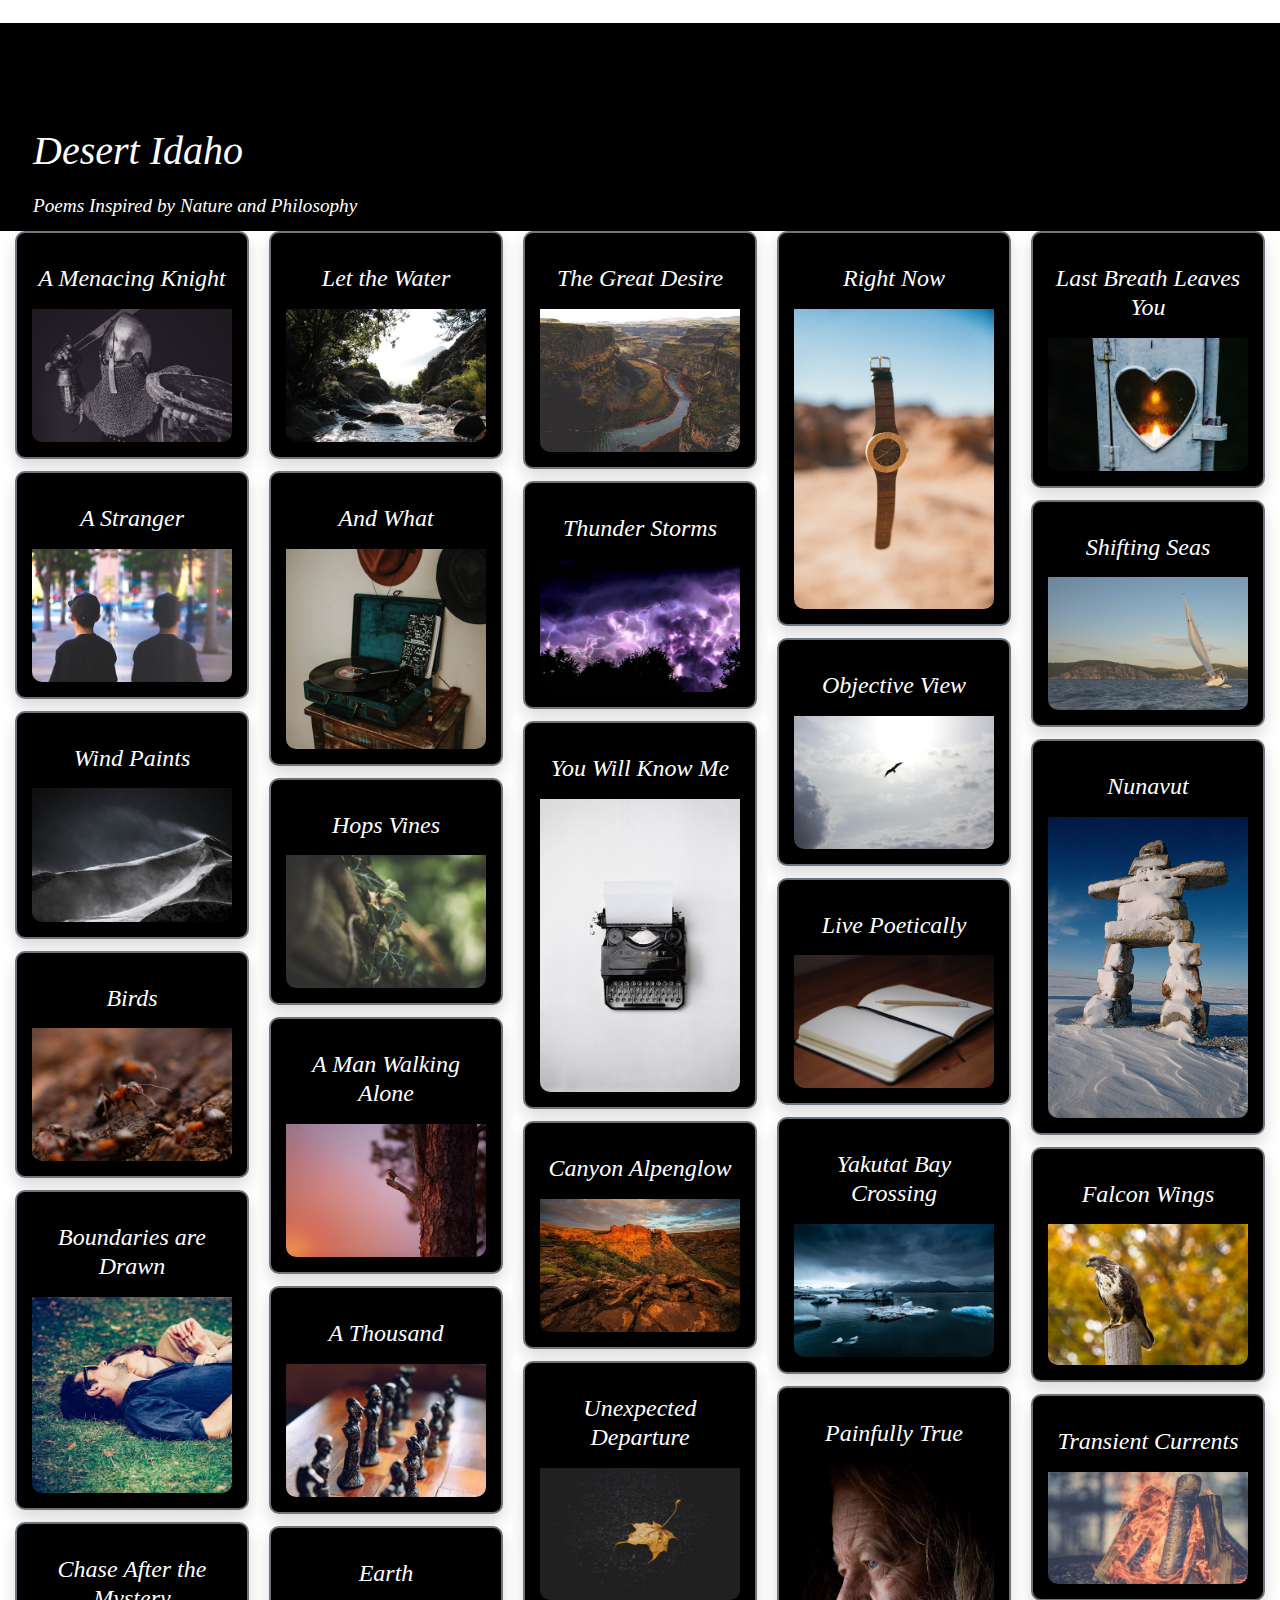
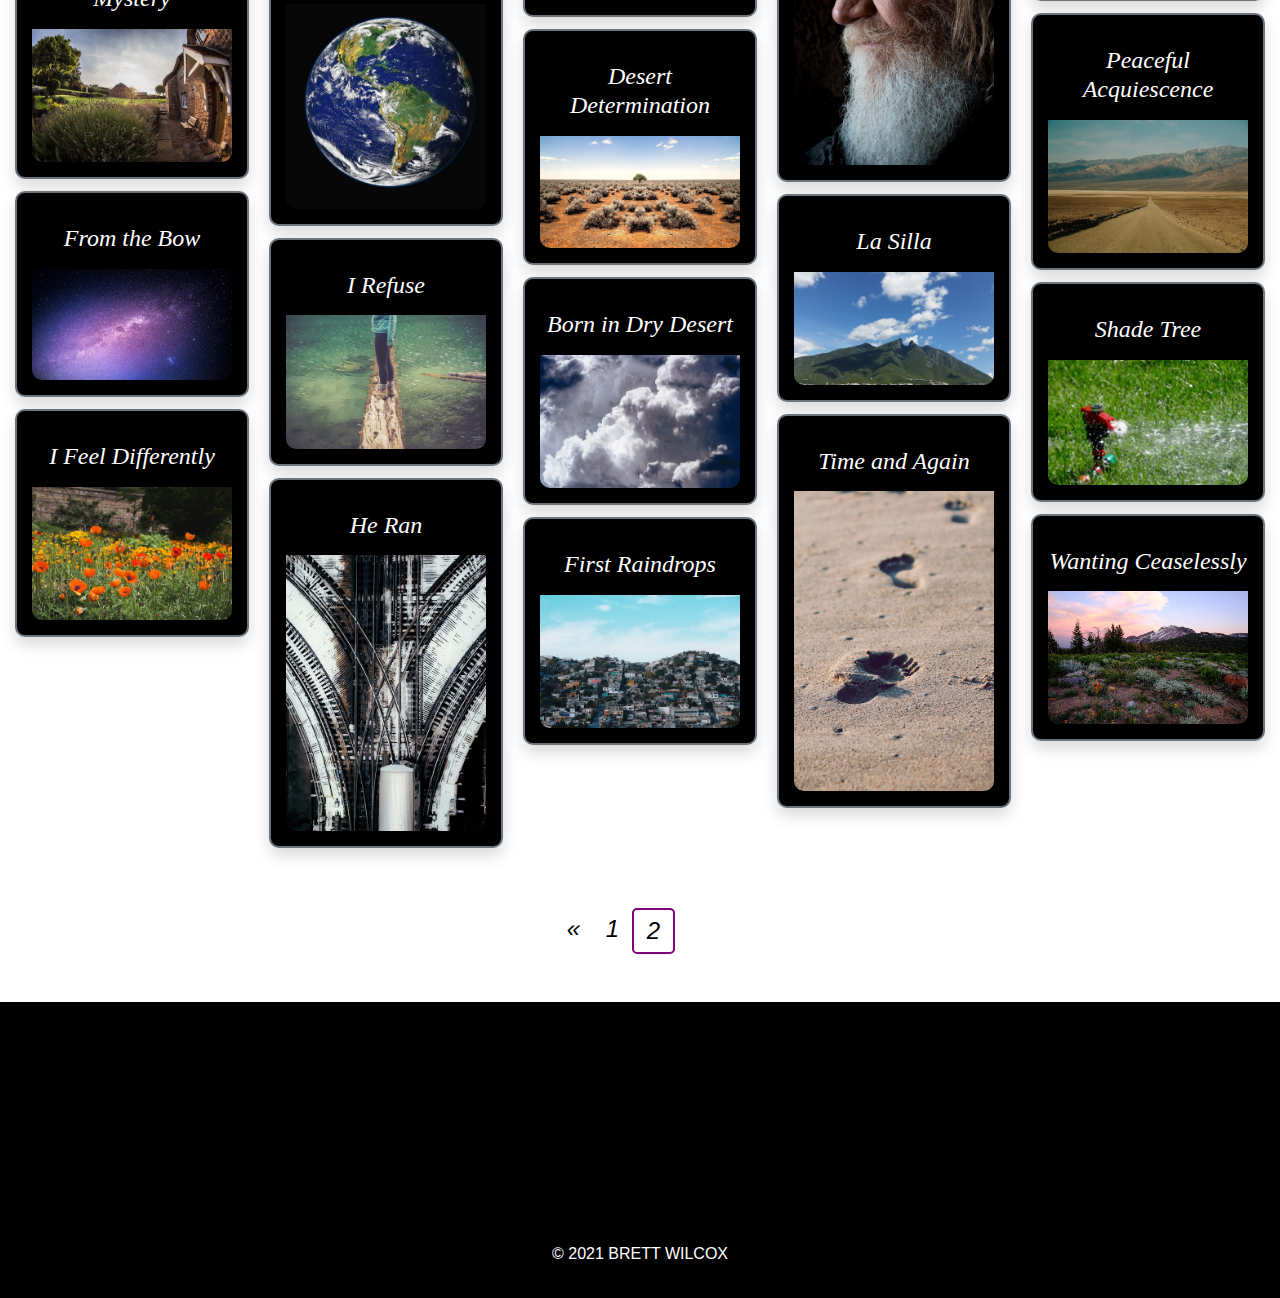
==== page2.html @ 0454b4c9 "lots" ====
<!DOCTYPE html>
<html lang="en">

<head>
  <!-- Global site tag (gtag.js) - Google Analytics -->
  <script async src="https://www.googletagmanager.com/gtag/js?id=UA-128717086-1"></script>
  <script>
    window.dataLayer = window.dataLayer || [];
    function gtag() {
      dataLayer.push(arguments);
    }
    gtag('js', new Date());
    gtag('config', 'UA-128717086-1');
  </script>
  <!--Google Adsense-->
  <script data-ad-client="ca-pub-0824501471021286" async
    src="https://pagead2.googlesyndication.com/pagead/js/adsbygoogle.js"></script>
  <meta charset="UTF-8">
  <meta name="viewport" content="width=device-width, initial-scale=1.0">
  <meta http-equiv="X-UA-Compatible" content="ie=edge">
  <title>Desert Idaho</title>
  <link href="https://fonts.googleapis.com/css?family=Cardo:400i" rel="stylesheet">
  <link rel="apple-touch-icon" sizes="180x180" href="/apple-touch-icon.png">
  <link rel="icon" type="image/png" sizes="32x32" href="/favicon-32x32.png">
  <link rel="icon" type="image/png" sizes="16x16" href="/favicon-16x16.png">
  <link rel="manifest" href="/site.webmanifest">
  <link rel="stylesheet" href="https://stackpath.bootstrapcdn.com/bootstrap/4.3.1/css/bootstrap.min.css"
    integrity="sha384-ggOyR0iXCbMQv3Xipma34MD+dH/1fQ784/j6cY/iJTQUOhcWr7x9JvoRxT2MZw1T" crossorigin="anonymous">
  <link rel="stylesheet" href="https://use.fontawesome.com/releases/v5.2.0/css/all.css"
    integrity="sha384-hWVjflwFxL6sNzntih27bfxkr27PmbbK/iSvJ+a4+0owXq79v+lsFkW54bOGbiDQ" crossorigin="anonymous">
  <link rel="stylesheet" href="assets/css/style.css">
</head>
<a name="top"></a>

<body class="container-fluid">

  <header class="mt-5">
    <div class="row pt-5" id="top-title-subtitle">
      <h1 class="col-md-10 title pl-5 mt-5 pt-2 pb-0 text-white">Desert Idaho
        <span class="sub-title">
          <br>
          Poems Inspired by Nature and Philosophy
        </span>
      </h1>
      <!--down arrow-->
      <div class="d-flex col-md-2 top-arrow mt-5">
        <a href="#down" id="down-arrow" class="fa"></a>
        <i class="fas fa-arrow-square-down"></i>
      </div>
    </div>
  </header>

  <!--Start of cards-->
  <div class="card-columns pt-2 pb-5" id="poems-cards">
    <!--insert poem cards here-->
  </div>


  <!--Pagination-->
  <div class="col-sm-12 d-flex justify-content-center mt-5 pb-4 padding2">
    <div class="pagination">
      <a href="https://desertidaho.github.io/newdesertidaho/index.html">&laquo;</a>
      <a href="https://desertidaho.github.io/newdesertidaho/index.html">1</a>
      <a href="" class="active">2</a>
    </div>
  </div>

  <footer>
    <div class="row mt-4">
      <div class="col-sm-12 d-flex align-items-center justify-content-center pt-5">
        <a href="https://www.facebook.com/wilcox.brett" target="_blank"><i
            class="fab fa-facebook fa-3x footer-icons mr-4"></i></a>
        <a href="https://twitter.com/DesertIdaho" target="_blank"><i
            class="fab fa-twitter fa-3x footer-icons mx-4"></i></a>
        <a href="mailto:info@desertidaho.com" target="_blank"><i
            class="far fa-envelope fa-3x footer-icons ml-4"></i></a>
      </div>
      <!--Up arrow-->
      <div class="col-sm-12 d-flex justify-content-end mb-4">
        <a href="#top" id="arrow" class="fa mr-4 mt-5"></a>
      </div>
      <div class="col d-flex justify-content-center pt-5 pb-3">
        <p class="text-white copyright">&copy 2021 BRETT WILCOX</p>
      </div>
    </div>
  </footer>
  <a name="down"></a>

  <script src="https://code.jquery.com/jquery-3.3.1.slim.min.js"
    integrity="sha384-q8i/X+965DzO0rT7abK41JStQIAqVgRVzpbzo5smXKp4YfRvH+8abtTE1Pi6jizo"
    crossorigin="anonymous"></script>
  <script src="https://cdnjs.cloudflare.com/ajax/libs/popper.js/1.14.7/umd/popper.min.js"
    integrity="sha384-UO2eT0CpHqdSJQ6hJty5KVphtPhzWj9WO1clHTMGa3JDZwrnQq4sF86dIHNDz0W1"
    crossorigin="anonymous"></script>
  <script src="https://stackpath.bootstrapcdn.com/bootstrap/4.3.1/js/bootstrap.min.js"
    integrity="sha384-JjSmVgyd0p3pXB1rRibZUAYoIIy6OrQ6VrjIEaFf/nJGzIxFDsf4x0xIM+B07jRM"
    crossorigin="anonymous"></script>

  <script type="module" src="app/main.js"></script>

  <!--Down arrow scroll bottom of page-->
  <script>
    function downArrow() {
      let chain = document.getElementById('down-arrow');
      chain.innerHTML = "&#xf107;";

      setTimeout(function () {
        chain.innerHTML = "&#xf103;";
      }, 1000);
    }

    downArrow();

    // Animate Every 2 Seconds
    setInterval(downArrow, 2000);
  </script>

  <!--Up arrow scroll bottom of page-->
  <script>
    function upArrow() {
      let chain = document.getElementById('arrow');
      chain.innerHTML = "&#xf102;";

      setTimeout(function () {
        chain.innerHTML = "&#xf106;";
      }, 1000);
    }

    upArrow();

    // Animate Every 2 Seconds
    setInterval(upArrow, 2000);
  </script>

</body>

</html>
---- assets/css/style.css ----
body {
  font-family: "Palatino Linotype", "Book Antiqua", Palatino, serif;
  font-style: oblique;
  color: #2d2d2e !important;
  overflow-x: hidden !important;
  min-width: 100vw !important;
  padding: 0px 0px !important;
  margin: -25px 0px !important;
  width: 95vw !important;
}

#top-title-subtitle {
  background-color: black;
}

.title {
  font-weight: 500;
  color: white;
}

.title a:hover {
  text-decoration: none;
  color: gray;
}

.sub-title {
  font-size: 1.2rem;
}

#down-arrow {
  font-size: 2rem;
  text-decoration: none;
  color: gray;
  margin-left: 11vw;
}

.down {
  margin-top: 30vh;
}

.parrallax-img {
  background-color: black;
  background-position: relative;
  background-position: 50% 68%;
  background-size: 35%;
  background-repeat: no-repeat;
  min-height: 100%;
  height: 90vh;
  background-image: url(../img/transparent-sun.png);
  /*
    fixed = parallax
    scroll = normal
  */
  background-attachment: fixed;
}

.about-box {
  border-radius: 10px;
  border: 1px solid rgb(110, 110, 110);
  background-color: black;
}

.about {
  font-family: Arial, Helvetica, sans-serif;
  font-style: oblique;
  font-size: large;
}

.info {
  margin-left: 10vw !important;
}

.book {
  margin-left: 7vw !important;
  padding-bottom: 0px !important;
}

.amazon-btn {
  color: black;
  padding: 0.65vh 1.1vw 0.65vh 1.1vw !important;
  font-size: 1.02rem;
}

.book-buttons {
  margin-top: 5.3vh;
  margin-left: 20px;
}

.main-amazon-btn,
.main-btc-btn {
  padding-left: 1vw !important;
  padding-right: 1vw !important;
}

.btn,
.copyright,
.new-poem {
  font-family: Arial, Helvetica, sans-serif;
  font-style: normal;
  font-weight: 400;
}

.card-columns {
  column-count: 5;
  margin: 0px 0px !important;
  padding: 0px 15px !important;
}

.card {
  cursor: pointer;
  border: 2px solid black;
  border-radius: 10px;
  color: white;
  background-color: black;
}

.card-body {
  padding: 15px;
}

.card-img-bottom {
  min-width: 100% !important;
  border-bottom-left-radius: 10px;
  border-bottom-right-radius: 10px ;
}

.modal-title,
.modal-body {
  color: black;
  }

h5 {
  font-weight: 600;
}

input {
  width: 76% !important;
  min-width: 76% !important;
  margin-top: 0.3rem;
}

#first-raindrops {
  font-size: 0.8rem !important;
}

.footer-icons {
  color: white;
}

#arrow {
  font-size: 2rem;
  text-decoration: none;
  color: gray;
}

.pagination,
.pagination-title {
  font-family: Arial, Helvetica, sans-serif;
  font-style: oblique;
  font-size: large;
  margin-right: 2vw !important;
}

.pagination a {
  font-size: 1.5rem;
  color: black;
  padding: 0.2rem 0.8rem;
  text-decoration: none;
  border-radius: 5px;
}

.pagination a.active {
  border: 2px solid purple;
}

.pagination a:hover:not(.active) {
  background-color: yellow;
}

.padding2 {
  margin-left: -1vw !important;
}

footer {
  background-color: black;
  min-width: 100vw !important;
}

@media (max-width: 1050px) and (min-width: 701px) {

  #top-title-subtitle {
    background-color: white;
  }

  .title {
    color: black !important;
    font-size: 1.9rem;
    margin-top: 2.5rem !important;
  }

  .sub-title {
    color: black !important;
    margin-top: 3.3rem !important;
    font-size: 1.3rem;
  }

  #down-arrow {
    display: none;
  }

  .parrallax-img {
    display: none !important;
  }

  .about-box {
    padding-left: 0px !important;
    margin-left: 0vw;
  }

  .book {
    padding-left: -15vw !important;
  }

  .info {
    padding-left: -10px !important;
  }

  .card {
  cursor: none;
  }

  h4 {
    font-size: 1.0rem;
  }

}

@media (max-width:700px) {

  body {
    overflow-x: clip !important;
  }

  #top-title-subtitle {
    background-color: white;
    margin: 0px 0px !important;
    padding: 0px 0px !important;
  }

  .title {
    color: black !important;
    font-size: 1.5rem;
    margin-top: 2rem !important;
  }

  .sub-title {
    color: black !important;
    font-size: 0.8rem;
  }

  #down-arrow {
    display: none;
  }

  .parrallax-img {
    display: none !important;
  }

   .book {
    padding-left: 0vw !important;
  }

  .info {
    padding-left: 0px !important;
    margin-left: 0px !important;
  }

  .two-book-buttons {
    margin-top: 30px !important;
  }

  .about-box {
    margin-top: -3rem !important;
    margin-left: 10vw !important;
    margin-right: 10vw !important;
    padding-left: 0.8rem !important;
    padding-right: 0.8rem !important;
  }

  .about {
    margin-top: 1.3rem !important;
  }

  .book {
    margin: 9vw 0 0 10vw;
  }

  .page2-book {
    margin-top: -5vh !important;
  }

  .amazon-btn {
    padding: 0.65vh 4.6vw 0.65vh 4.6vw !important;
  }

  .fa-amazon {
    margin-top: 1vh !important;
    margin-left: 1.5vw !important;
  }

  .main-btc-btn {
    padding-left: 4.5vw !important;
    padding-right: 4.5vw !important;
  }

  .book-buttons {
    margin-top: 2vh;
  }

  .about {
    font-size: 0.9rem !important;
  }

  .card-columns {
    column-count: 1;
  }

  .modal {
    max-width: 95vw !important;
  }

  .card {
  cursor: none;
  }

  p {
    font-size: 0.6rem;
  }

  .maria_flores {
    font-size: 0.5rem !important;
  }

  .pagination-title {
    font-size: 0.8rem;
  }

  .footer-icons {
    size: 20% !important;
  }

  footer {
    min-width: 100vw;
  }

  footer div {
    margin: 0px 0px !important;
    padding: 0px 0px !important;
  }

}
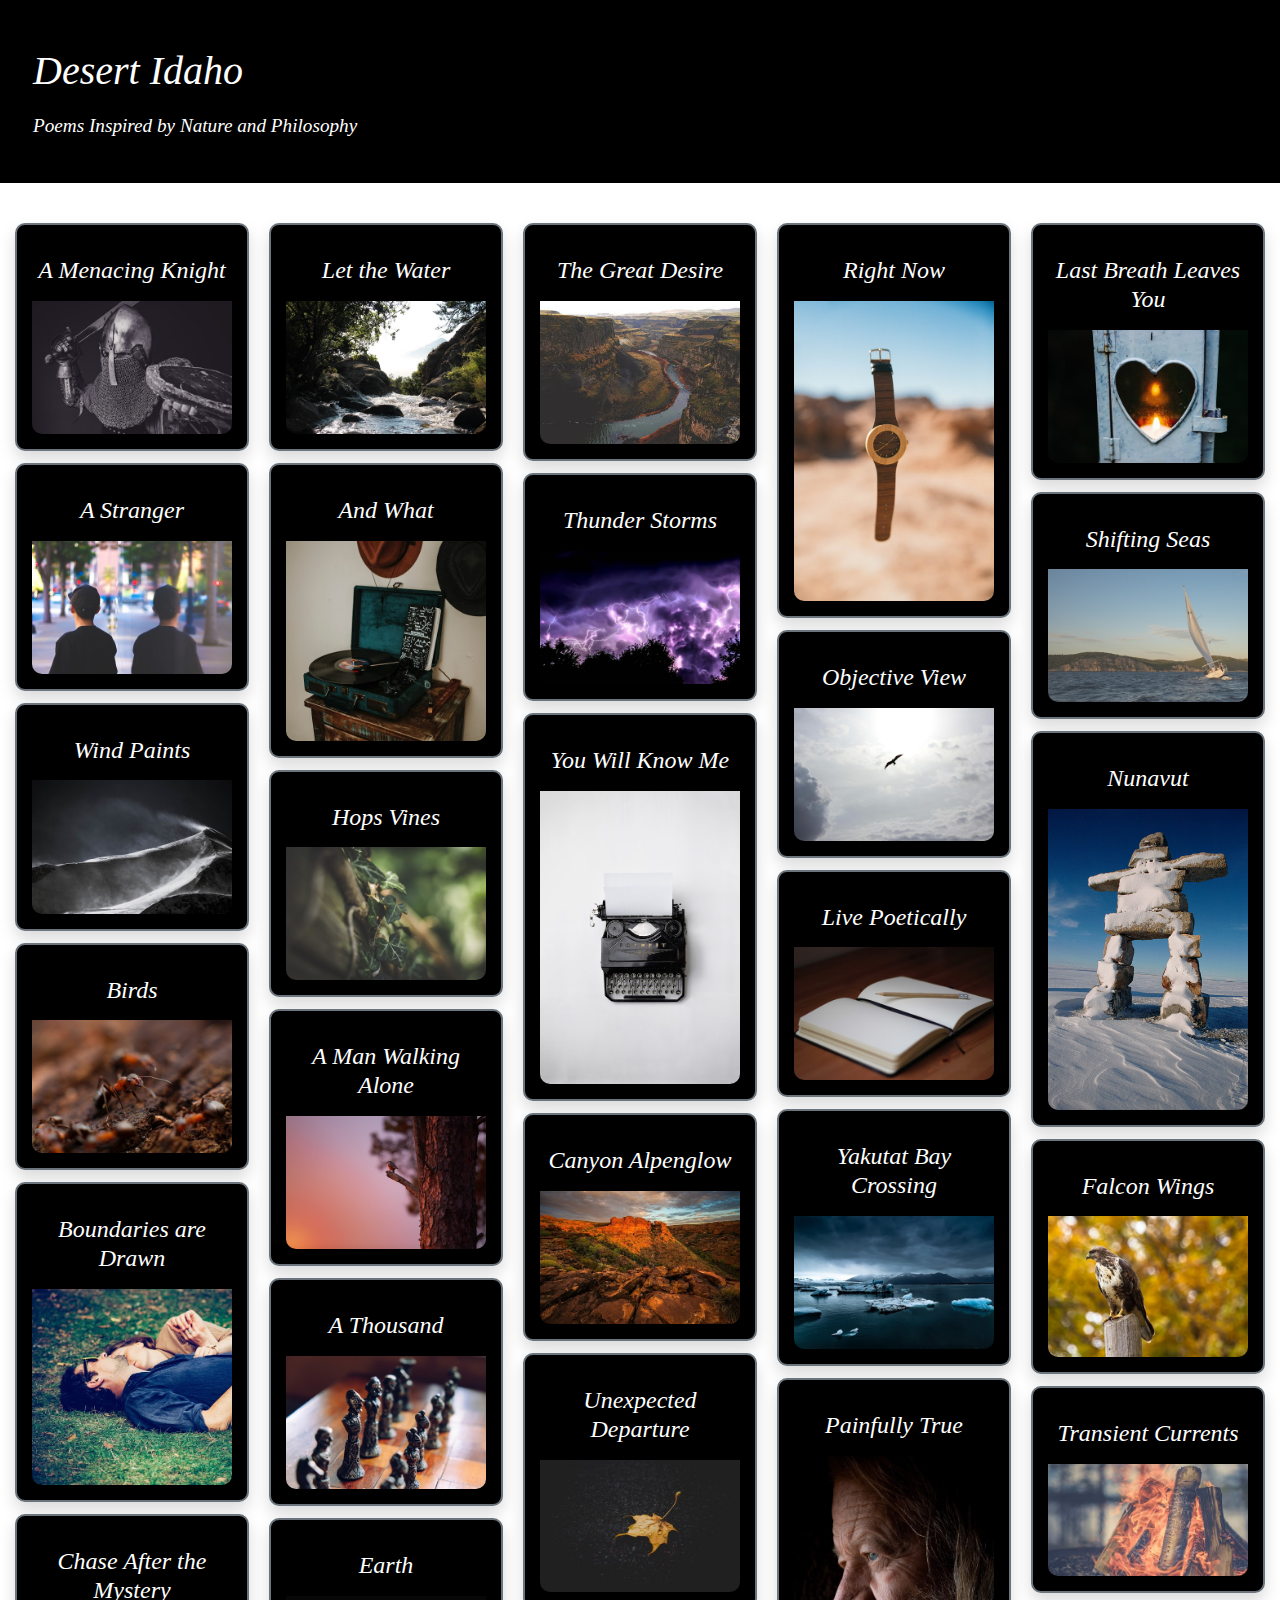
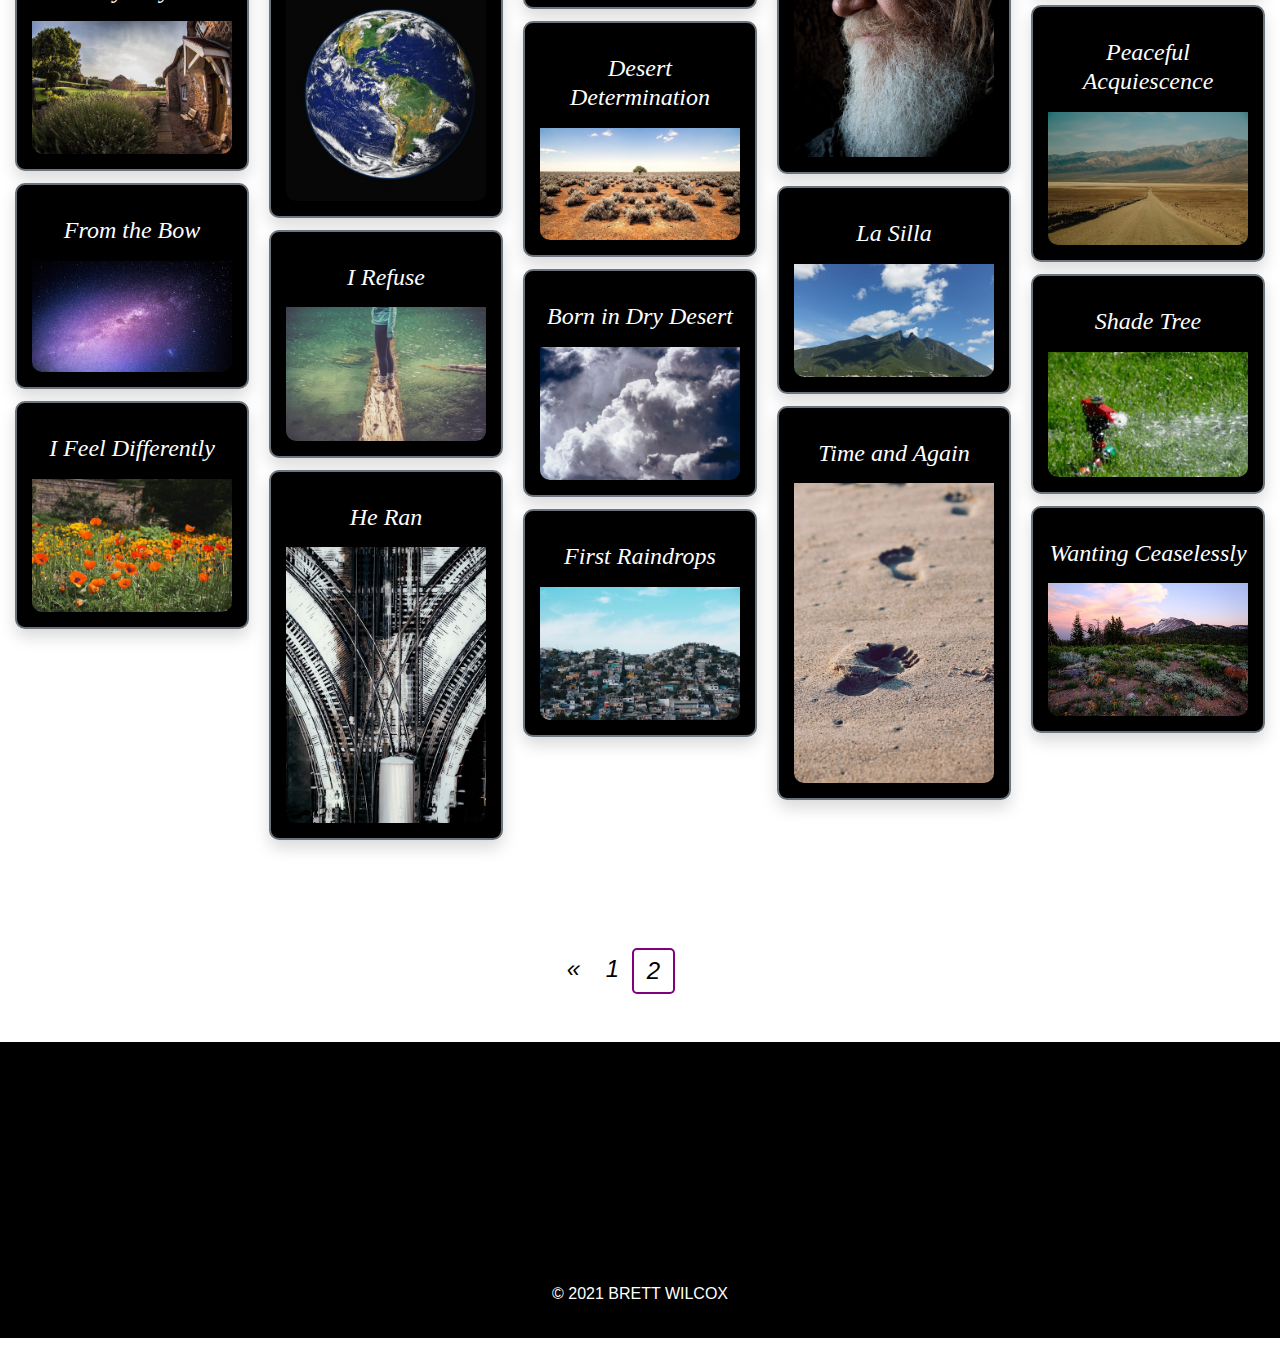
==== commit 09758355: "time for a break" ====
--- a/page2.html
+++ b/page2.html
@@ -34,9 +34,9 @@
 
 <body class="container-fluid">
 
-  <header class="mt-5">
+  <header class="page-2-header">
     <div class="row pt-5" id="top-title-subtitle">
-      <h1 class="col-md-10 title pl-5 mt-5 pt-2 pb-0 text-white">Desert Idaho
+      <h1 class="col-md-10 title pl-5 pt-4 pb-0 text-white page-2-title">Desert Idaho
         <span class="sub-title">
           <br>
           Poems Inspired by Nature and Philosophy
@@ -51,14 +51,14 @@
   </header>
 
   <!--Start of cards-->
-  <div class="card-columns pt-2 pb-5" id="poems-cards">
+  <div class="card-columns mb-5" id="poems-cards">
     <!--insert poem cards here-->
   </div>
 
 
   <!--Pagination-->
   <div class="col-sm-12 d-flex justify-content-center mt-5 pb-4 padding2">
-    <div class="pagination">
+    <div class="pagination mt-5">
       <a href="https://desertidaho.github.io/newdesertidaho/index.html">&laquo;</a>
       <a href="https://desertidaho.github.io/newdesertidaho/index.html">1</a>
       <a href="" class="active">2</a>
--- a/assets/css/style.css
+++ b/assets/css/style.css
@@ -186,6 +186,15 @@
   min-width: 100vw !important;
 }
 
+.page-2-header {
+  margin: 0px 0px 40px 0px !important;
+  padding: 0px 0px !important;
+}
+
+.page-2-title {
+  padding-bottom: 2rem !important;
+}
+
 @media (max-width: 1050px) and (min-width: 701px) {
 
   #top-title-subtitle {
@@ -358,4 +367,13 @@
     padding: 0px 0px !important;
   }
 
+  .page-2-header {
+    margin: 0px 0px !important;
+    padding: 0px 0px !important;
+  }
+
+  .page-2-title {
+    padding-bottom: 0rem !important;
+  } 
+
 }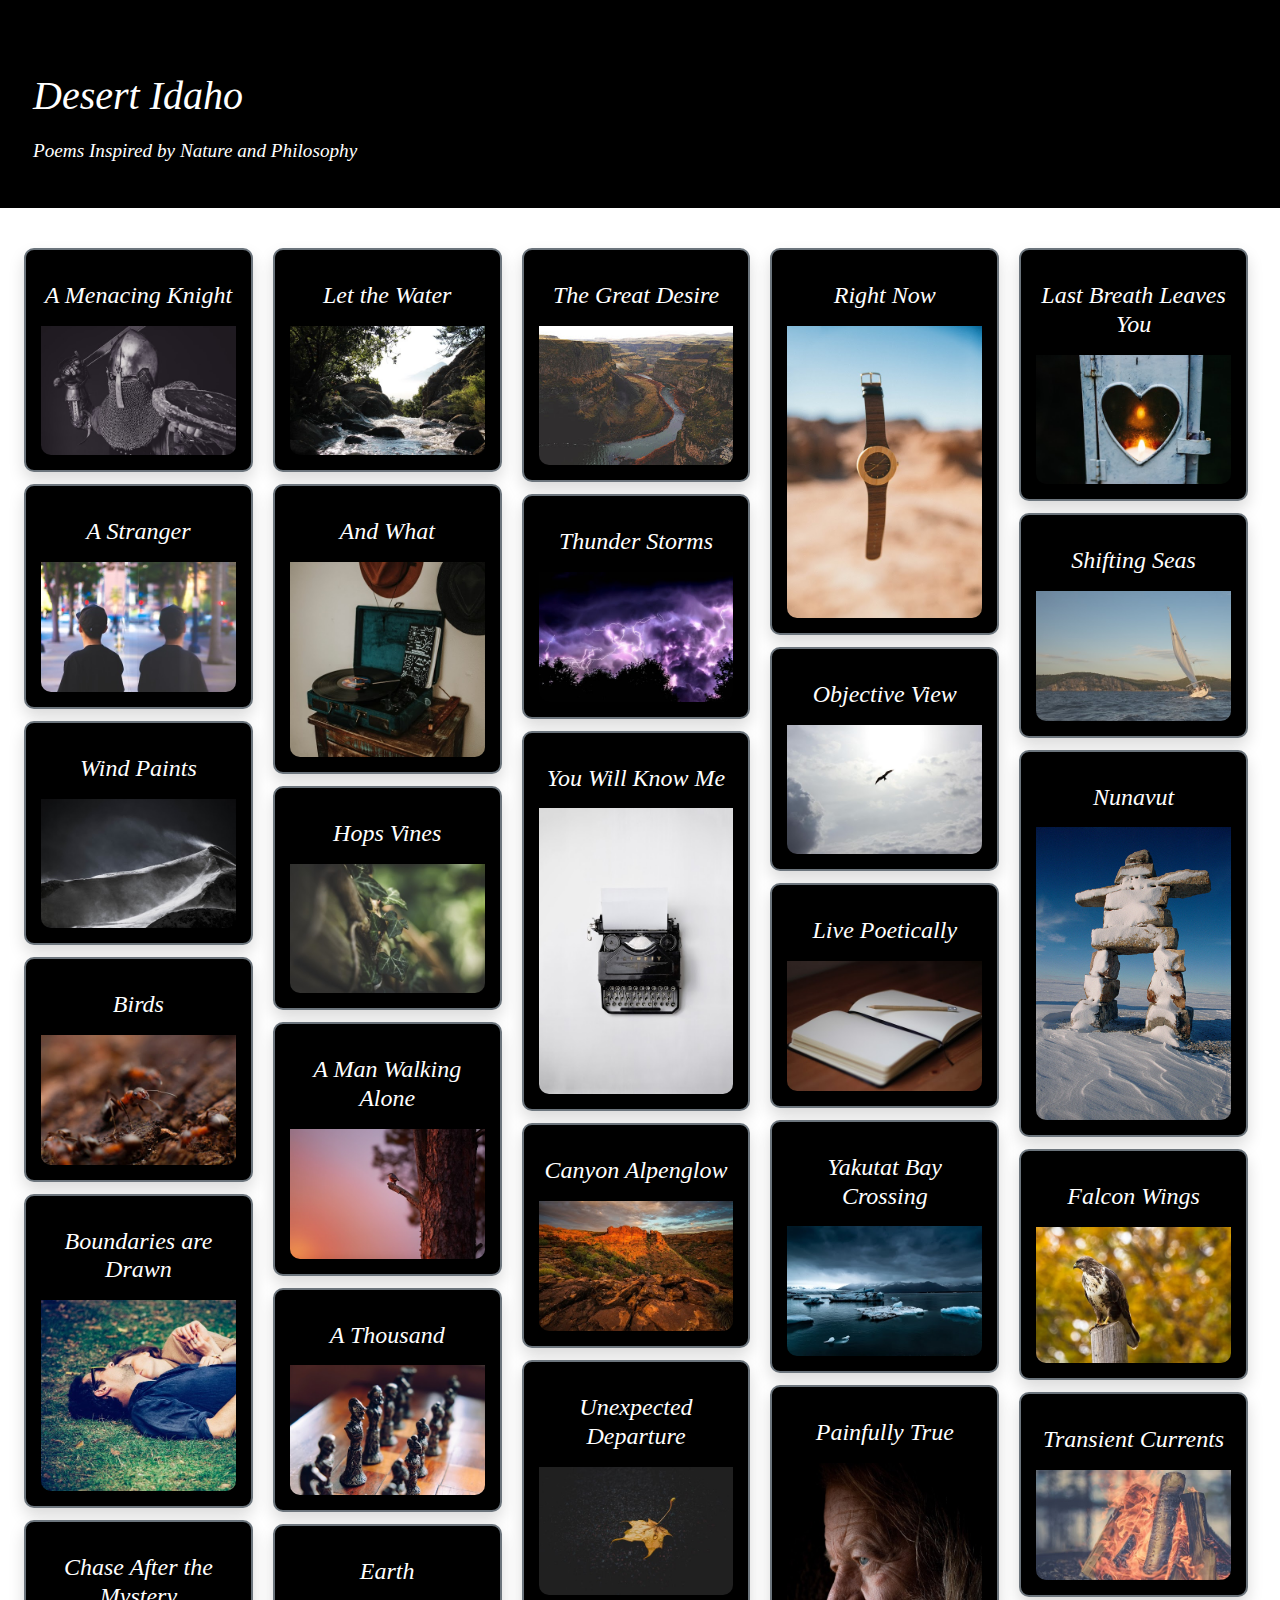
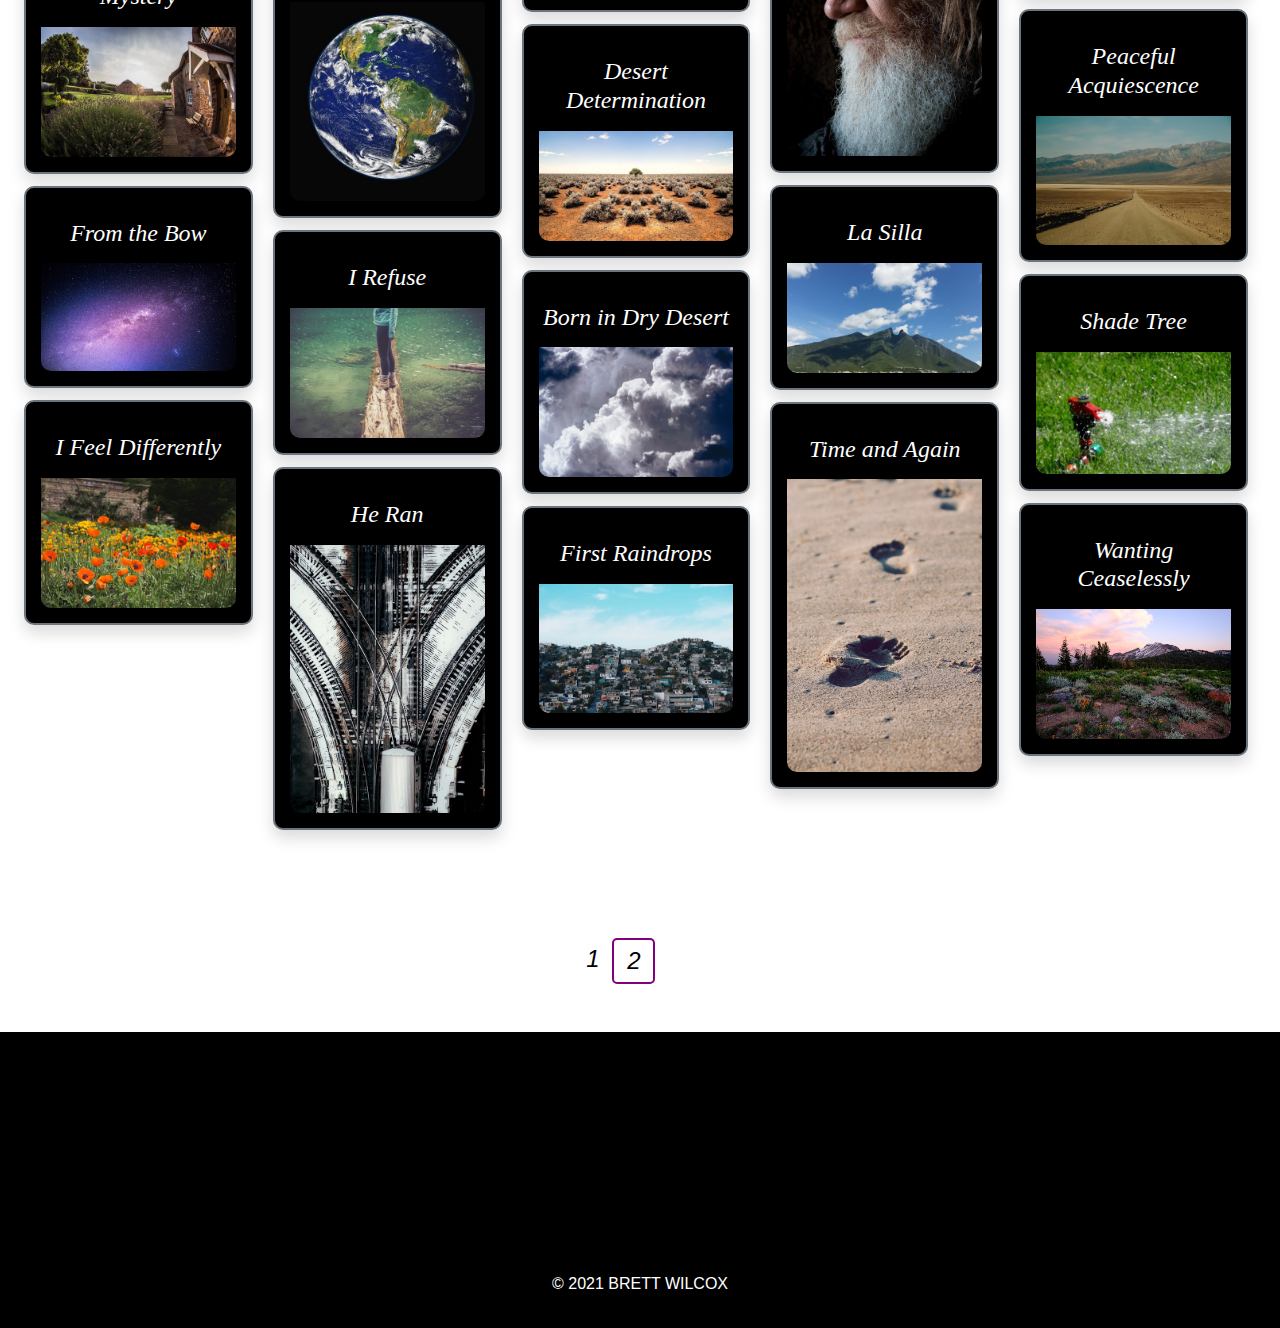
==== commit bc4208cd: "Finished, lets deploy" ====
--- a/page2.html
+++ b/page2.html
@@ -59,7 +59,6 @@
   <!--Pagination-->
   <div class="col-sm-12 d-flex justify-content-center mt-5 pb-4 padding2">
     <div class="pagination mt-5">
-      <a href="https://desertidaho.github.io/newdesertidaho/index.html">&laquo;</a>
       <a href="https://desertidaho.github.io/newdesertidaho/index.html">1</a>
       <a href="" class="active">2</a>
     </div>
--- a/assets/css/style.css
+++ b/assets/css/style.css
@@ -5,8 +5,6 @@
   overflow-x: hidden !important;
   min-width: 100vw !important;
   padding: 0px 0px !important;
-  margin: -25px 0px !important;
-  width: 95vw !important;
 }
 
 #top-title-subtitle {
@@ -103,7 +101,8 @@
 .card-columns {
   column-count: 5;
   margin: 0px 0px !important;
-  padding: 0px 15px !important;
+  margin-left: -0.5rem !important;
+  padding: 0px 2rem !important;
 }
 
 .card {
@@ -122,6 +121,10 @@
   min-width: 100% !important;
   border-bottom-left-radius: 10px;
   border-bottom-right-radius: 10px ;
+}
+
+.modal {
+  margin-left: 0.6rem !important;
 }
 
 .modal-title,
@@ -332,6 +335,7 @@
 
   .card-columns {
     column-count: 1;
+    margin-left: 0rem !important;
   }
 
   .modal {
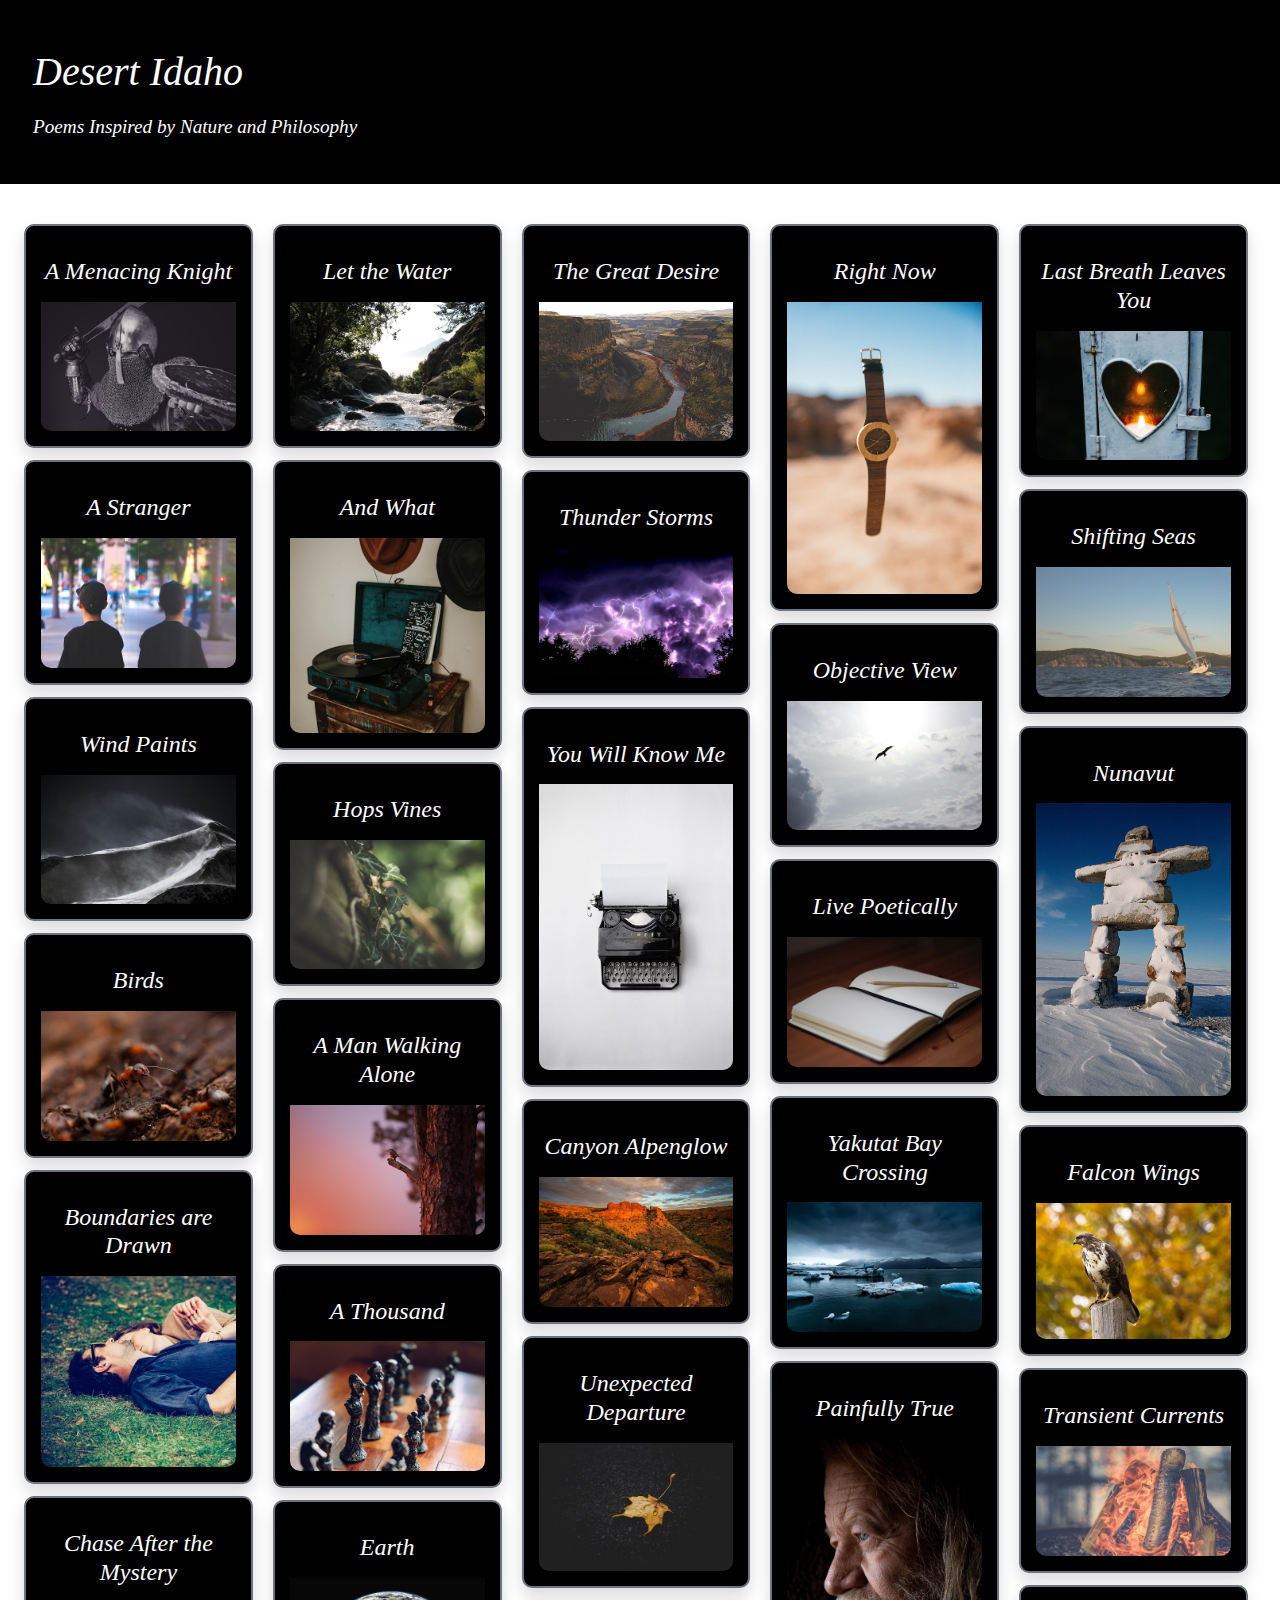
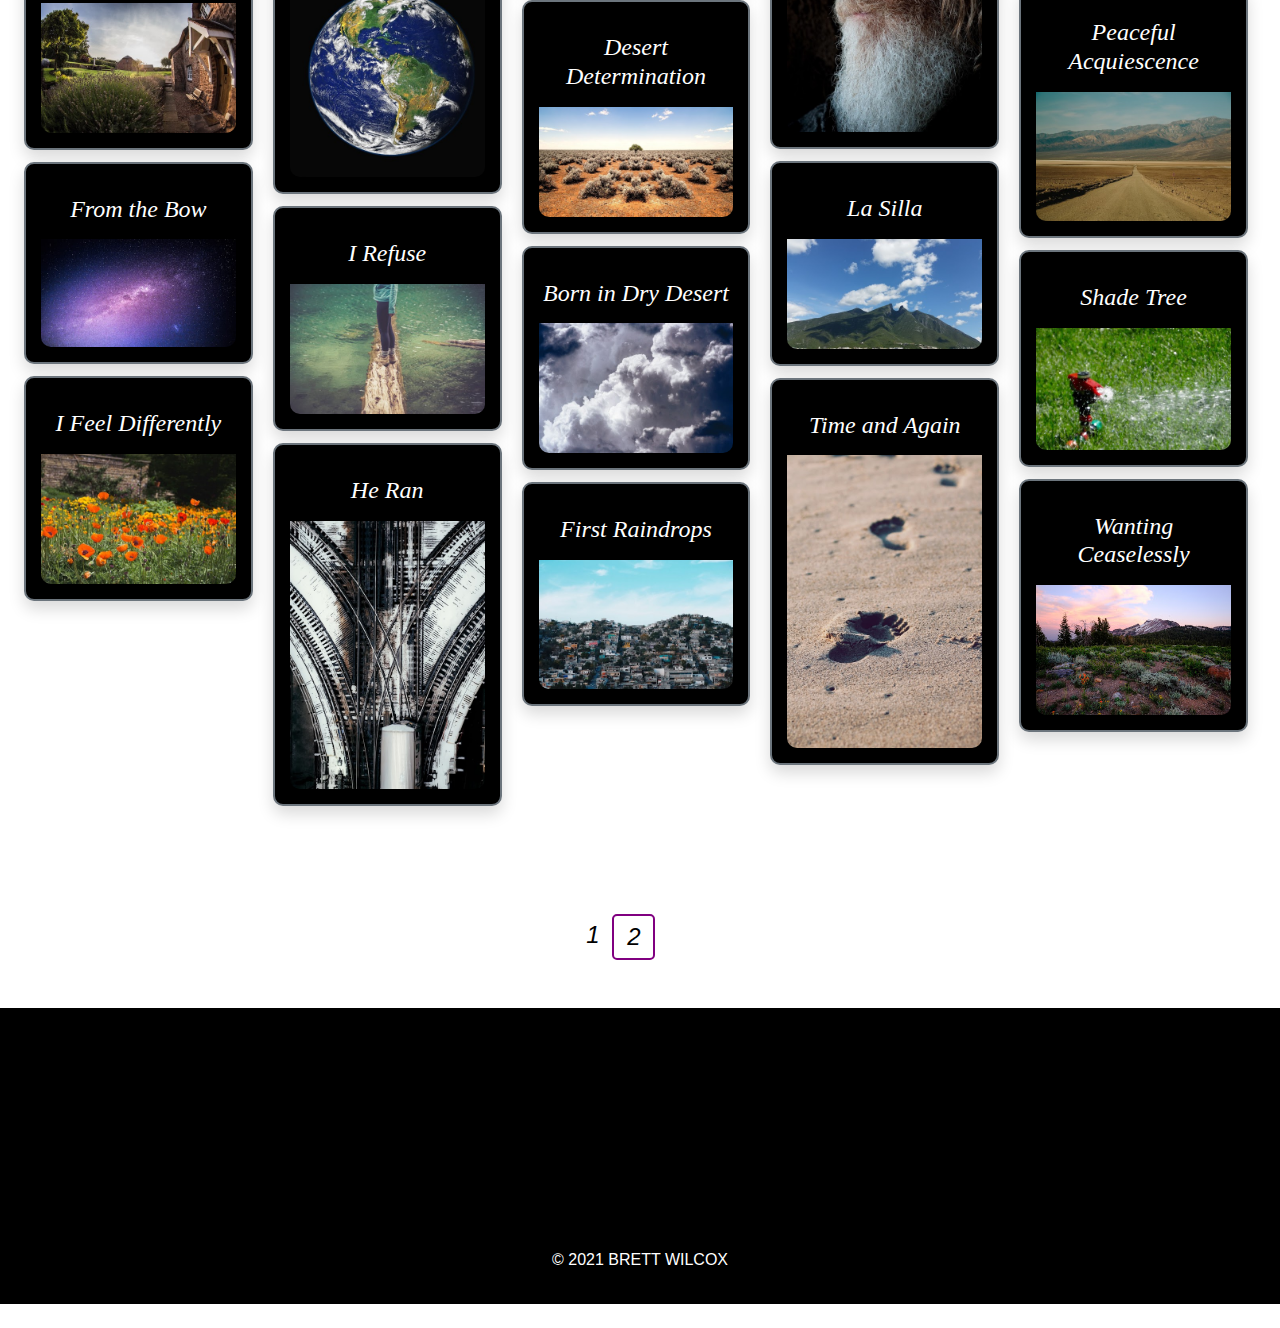
==== commit aa1ee4e8: "Cleanup" ====
--- a/page2.html
+++ b/page2.html
@@ -55,7 +55,6 @@
     <!--insert poem cards here-->
   </div>
 
-
   <!--Pagination-->
   <div class="col-sm-12 d-flex justify-content-center mt-5 pb-4 padding2">
     <div class="pagination mt-5">
@@ -75,8 +74,8 @@
             class="far fa-envelope fa-3x footer-icons ml-4"></i></a>
       </div>
       <!--Up arrow-->
-      <div class="col-sm-12 d-flex justify-content-end mb-4">
-        <a href="#top" id="arrow" class="fa mr-4 mt-5"></a>
+      <div class="col-sm-12 d-flex justify-content-center mt-5 mb-4">
+        <a href="#top" id="arrow" class="fa"></a>
       </div>
       <div class="col d-flex justify-content-center pt-5 pb-3">
         <p class="text-white copyright">&copy 2021 BRETT WILCOX</p>
@@ -102,14 +101,11 @@
     function downArrow() {
       let chain = document.getElementById('down-arrow');
       chain.innerHTML = "&#xf107;";
-
       setTimeout(function () {
         chain.innerHTML = "&#xf103;";
       }, 1000);
     }
-
     downArrow();
-
     // Animate Every 2 Seconds
     setInterval(downArrow, 2000);
   </script>
@@ -119,14 +115,11 @@
     function upArrow() {
       let chain = document.getElementById('arrow');
       chain.innerHTML = "&#xf102;";
-
       setTimeout(function () {
         chain.innerHTML = "&#xf106;";
       }, 1000);
     }
-
     upArrow();
-
     // Animate Every 2 Seconds
     setInterval(upArrow, 2000);
   </script>
--- a/assets/css/style.css
+++ b/assets/css/style.css
@@ -5,6 +5,7 @@
   overflow-x: hidden !important;
   min-width: 100vw !important;
   padding: 0px 0px !important;
+  margin-top: -1.5rem !important;
 }
 
 #top-title-subtitle {
@@ -45,10 +46,6 @@
   min-height: 100%;
   height: 90vh;
   background-image: url(../img/transparent-sun.png);
-  /*
-    fixed = parallax
-    scroll = normal
-  */
   background-attachment: fixed;
 }
 
